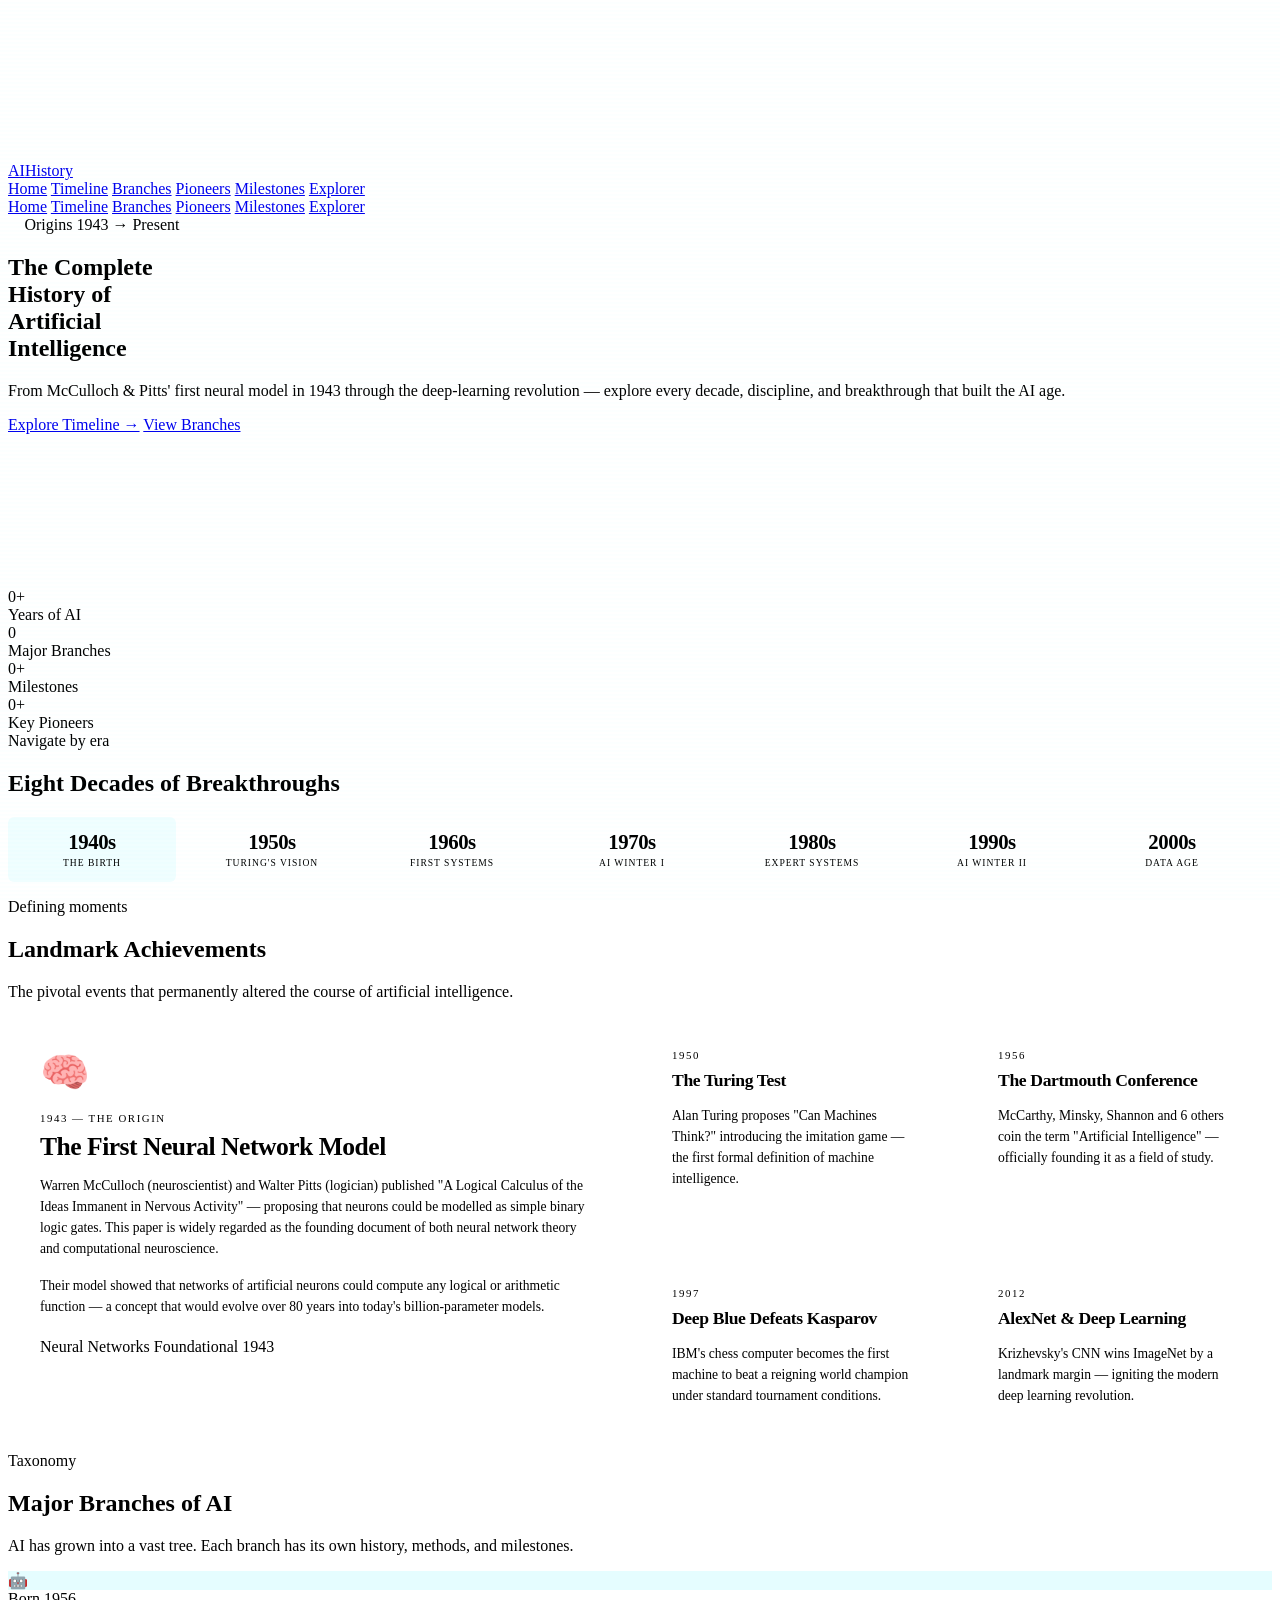
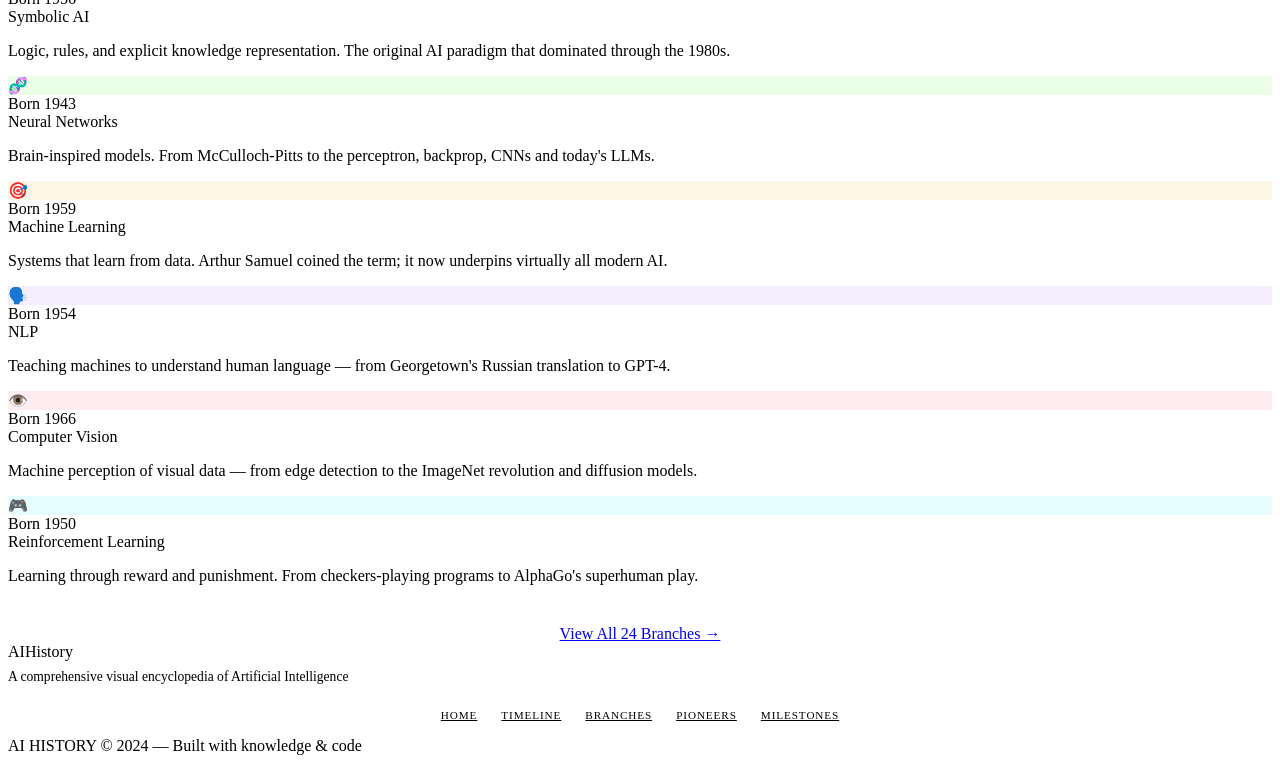
==== index.html @ 7bc935c5 "Add files via upload" ====
<!DOCTYPE html>
<html lang="en">
<head>
  <meta charset="UTF-8" />
  <meta name="viewport" content="width=device-width, initial-scale=1.0" />
  <title>AI History — From 1943 to the Future</title>
  <link rel="stylesheet" href="css/main.css" />
  <style>
    /* Page-specific additions */
    .decade-strip {
      display: flex; overflow-x: auto; gap: 0.75rem;
      padding-bottom: 1rem;
      scrollbar-width: thin;
      scrollbar-color: var(--rim) transparent;
    }
    .decade-pill {
      flex-shrink: 0;
      background: var(--panel);
      border: 1px solid var(--rim);
      border-radius: 6px;
      padding: 0.85rem 1.5rem;
      cursor: pointer;
      transition: all var(--transition);
      text-align: center;
      min-width: 120px;
    }
    .decade-pill:hover, .decade-pill.active {
      border-color: var(--cyan);
      background: rgba(0,229,255,0.06);
    }
    .decade-pill .dy {
      font-family: var(--font-display);
      font-size: 1.3rem;
      font-weight: 900;
      color: var(--cyan);
      letter-spacing: -0.02em;
    }
    .decade-pill .dc {
      font-family: var(--font-mono);
      font-size: 0.6rem;
      color: var(--muted);
      letter-spacing: 0.1em;
      text-transform: uppercase;
      margin-top: 0.2rem;
    }
    .highlight-grid {
      display: grid;
      grid-template-columns: 2fr 1fr 1fr;
      grid-template-rows: auto auto;
      gap: 1.25rem;
    }
    .highlight-card {
      background: var(--panel);
      border: 1px solid var(--rim);
      border-radius: var(--r-lg);
      padding: 2rem;
      position: relative;
      overflow: hidden;
      transition: all var(--transition);
    }
    .highlight-card:hover {
      transform: translateY(-3px);
      border-color: var(--cyan-dim);
    }
    .highlight-card.featured {
      grid-row: span 2;
      background: linear-gradient(135deg, var(--panel) 0%, var(--surface) 100%);
    }
    .highlight-card.featured::before {
      content: '';
      position: absolute; top: 0; left: 0; right: 0; height: 3px;
      background: linear-gradient(90deg, var(--cyan), var(--violet));
    }
    .h-year {
      font-family: var(--font-mono);
      font-size: 0.68rem;
      color: var(--amber);
      letter-spacing: 0.14em;
      text-transform: uppercase;
      margin-bottom: 0.6rem;
    }
    .h-title {
      font-family: var(--font-display);
      font-weight: 900;
      color: var(--white);
      margin-bottom: 0.6rem;
      letter-spacing: -0.02em;
    }
    .h-title.lg { font-size: 1.6rem; line-height: 1.1; }
    .h-title.md { font-size: 1.1rem; }
    .h-desc { font-size: 0.85rem; color: var(--muted); line-height: 1.55; }
    .h-icon {
      font-size: 2.5rem;
      margin-bottom: 1rem;
    }
    /* scan line effect on hero */
    .scan-overlay {
      position: absolute; inset: 0; pointer-events: none;
      background: linear-gradient(transparent 50%, rgba(0,229,255,0.01) 50%);
      background-size: 100% 4px;
      border-radius: var(--r-lg);
      animation: scanline 4s linear infinite;
    }
    @keyframes scanline {
      from { background-position: 0 0; }
      to   { background-position: 0 100%; }
    }
    .live-dot {
      display: inline-block;
      width: 6px; height: 6px;
      border-radius: 50%;
      background: var(--phosphor);
      margin-right: 0.4rem;
      animation: pulse 1.5s ease infinite;
    }
    @keyframes pulse {
      0%,100%{ opacity:1; transform: scale(1); }
      50%    { opacity:0.3; transform: scale(0.7); }
    }
    @media (max-width: 900px) {
      .highlight-grid { grid-template-columns: 1fr 1fr; }
      .highlight-card.featured { grid-row: auto; grid-column: span 2; }
    }
    @media (max-width: 600px) {
      .highlight-grid { grid-template-columns: 1fr; }
      .highlight-card.featured { grid-column: auto; }
    }
  </style>
</head>
<body>

<canvas id="starfield"></canvas>

<!-- NAV -->
<nav class="nav">
  <a class="nav-brand" href="index.html">AI<span>History</span></a>
  <div class="nav-links">
    <a href="index.html" class="active">Home</a>
    <a href="timeline.html">Timeline</a>
    <a href="branches.html">Branches</a>
    <a href="pioneers.html">Pioneers</a>
    <a href="milestones.html">Milestones</a>
    <a href="explorer.html">Explorer</a>
  </div>
  <div class="nav-hamburger" aria-label="Menu">
    <span></span><span></span><span></span>
  </div>
</nav>
<div class="nav-mobile">
  <a href="index.html">Home</a>
  <a href="timeline.html">Timeline</a>
  <a href="branches.html">Branches</a>
  <a href="pioneers.html">Pioneers</a>
  <a href="milestones.html">Milestones</a>
  <a href="explorer.html">Explorer</a>
</div>

<div class="page-wrap">

  <!-- HERO -->
  <section class="hero">
    <div class="container">
      <div class="hero-grid">
        <div class="hero-content">
          <div class="hero-eyebrow">
            <span class="live-dot"></span>
            Origins&nbsp;1943 → Present
          </div>
          <h1 class="hero-title">
            The Complete<br>
            History of<br>
            <span class="accent glow-cyan">Artificial</span><br>
            <span class="year">Intelligence</span>
          </h1>
          <p class="hero-desc">
            From McCulloch &amp; Pitts' first neural model in 1943 through the 
            deep-learning revolution — explore every decade, discipline, 
            and breakthrough that built the AI age.
          </p>
          <div class="hero-cta">
            <a class="btn btn-primary" href="timeline.html">Explore Timeline →</a>
            <a class="btn btn-outline" href="branches.html">View Branches</a>
          </div>
        </div>
        <div class="hero-visual">
          <div class="neural-canvas-wrap">
            <canvas id="neural-canvas"></canvas>
            <div class="scan-overlay"></div>
          </div>
        </div>
      </div>
    </div>
  </section>

  <!-- STAT BAR -->
  <div class="container">
    <div class="stat-bar animate-in">
      <div class="stat-item">
        <div class="stat-num" data-count="80" data-suffix="+">0+</div>
        <div class="stat-label">Years of AI</div>
      </div>
      <div class="stat-item">
        <div class="stat-num" data-count="24" data-suffix="">0</div>
        <div class="stat-label">Major Branches</div>
      </div>
      <div class="stat-item">
        <div class="stat-num" data-count="150" data-suffix="+">0+</div>
        <div class="stat-label">Milestones</div>
      </div>
      <div class="stat-item">
        <div class="stat-num" data-count="60" data-suffix="+">0+</div>
        <div class="stat-label">Key Pioneers</div>
      </div>
    </div>
  </div>

  <!-- DECADE QUICK-NAV -->
  <section class="section-sm">
    <div class="container">
      <div class="sec-head animate-in">
        <div class="sec-eyebrow">Navigate by era</div>
        <h2 class="sec-title">Eight Decades of <span class="accent">Breakthroughs</span></h2>
      </div>
      <div class="decade-strip">
        <div class="decade-pill active" onclick="location='timeline.html#1940s'">
          <div class="dy">1940s</div><div class="dc">The Birth</div>
        </div>
        <div class="decade-pill" onclick="location='timeline.html#1950s'">
          <div class="dy">1950s</div><div class="dc">Turing's Vision</div>
        </div>
        <div class="decade-pill" onclick="location='timeline.html#1960s'">
          <div class="dy">1960s</div><div class="dc">First Systems</div>
        </div>
        <div class="decade-pill" onclick="location='timeline.html#1970s'">
          <div class="dy">1970s</div><div class="dc">AI Winter I</div>
        </div>
        <div class="decade-pill" onclick="location='timeline.html#1980s'">
          <div class="dy">1980s</div><div class="dc">Expert Systems</div>
        </div>
        <div class="decade-pill" onclick="location='timeline.html#1990s'">
          <div class="dy">1990s</div><div class="dc">AI Winter II</div>
        </div>
        <div class="decade-pill" onclick="location='timeline.html#2000s'">
          <div class="dy">2000s</div><div class="dc">Data Age</div>
        </div>
        <div class="decade-pill" onclick="location='timeline.html#2010s'">
          <div class="dy">2010s</div><div class="dc">Deep Learning</div>
        </div>
        <div class="decade-pill" onclick="location='timeline.html#2020s'">
          <div class="dy">2020s</div><div class="dc">The LLM Era</div>
        </div>
      </div>
    </div>
  </section>

  <!-- HIGHLIGHTED MOMENTS -->
  <section class="section">
    <div class="container">
      <div class="sec-head animate-in">
        <div class="sec-eyebrow">Defining moments</div>
        <h2 class="sec-title">Landmark <span class="accent">Achievements</span></h2>
        <p class="sec-sub">The pivotal events that permanently altered the course of artificial intelligence.</p>
      </div>

      <div class="highlight-grid">
        <!-- Featured -->
        <div class="highlight-card featured animate-in">
          <div class="h-icon">🧠</div>
          <div class="h-year">1943 — The Origin</div>
          <div class="h-title lg">The First Neural Network Model</div>
          <p class="h-desc" style="margin-bottom:1rem;">
            Warren McCulloch (neuroscientist) and Walter Pitts (logician) published 
            "A Logical Calculus of the Ideas Immanent in Nervous Activity" — 
            proposing that neurons could be modelled as simple binary logic gates. 
            This paper is widely regarded as the founding document of both 
            neural network theory and computational neuroscience.
          </p>
          <p class="h-desc">
            Their model showed that networks of artificial neurons could compute 
            any logical or arithmetic function — a concept that would evolve over 
            80 years into today's billion-parameter models.
          </p>
          <div style="margin-top:1.25rem;">
            <span class="tag tag-cyan">Neural Networks</span>
            <span class="tag tag-violet">Foundational</span>
            <span class="tag tag-amber">1943</span>
          </div>
        </div>

        <div class="highlight-card animate-in" data-delay="2">
          <div class="h-year">1950</div>
          <div class="h-title md">The Turing Test</div>
          <p class="h-desc">Alan Turing proposes "Can Machines Think?" introducing the imitation game — the first formal definition of machine intelligence.</p>
        </div>

        <div class="highlight-card animate-in" data-delay="3">
          <div class="h-year">1956</div>
          <div class="h-title md">The Dartmouth Conference</div>
          <p class="h-desc">McCarthy, Minsky, Shannon and 6 others coin the term "Artificial Intelligence" — officially founding it as a field of study.</p>
        </div>

        <div class="highlight-card animate-in" data-delay="4">
          <div class="h-year">1997</div>
          <div class="h-title md">Deep Blue Defeats Kasparov</div>
          <p class="h-desc">IBM's chess computer becomes the first machine to beat a reigning world champion under standard tournament conditions.</p>
        </div>

        <div class="highlight-card animate-in" data-delay="5">
          <div class="h-year">2012</div>
          <div class="h-title md">AlexNet & Deep Learning</div>
          <p class="h-desc">Krizhevsky's CNN wins ImageNet by a landmark margin — igniting the modern deep learning revolution.</p>
        </div>
      </div>
    </div>
  </section>

  <!-- BRANCH PREVIEW -->
  <section class="section" style="background: var(--deep); position:relative;z-index:1;">
    <div class="container">
      <div class="sec-head animate-in">
        <div class="sec-eyebrow">Taxonomy</div>
        <h2 class="sec-title">Major <span class="accent">Branches</span> of AI</h2>
        <p class="sec-sub">AI has grown into a vast tree. Each branch has its own history, methods, and milestones.</p>
      </div>
      <div class="branch-grid">
        <div class="branch-card cyan-accent animate-in" data-delay="0" onclick="location='branches.html'">
          <div class="branch-icon" style="background:rgba(0,229,255,0.1);">🤖</div>
          <div class="branch-born">Born&nbsp;1956</div>
          <div class="branch-name">Symbolic AI</div>
          <p class="branch-desc">Logic, rules, and explicit knowledge representation. The original AI paradigm that dominated through the 1980s.</p>
        </div>
        <div class="branch-card green-accent animate-in" data-delay="1" onclick="location='branches.html'">
          <div class="branch-icon" style="background:rgba(57,255,20,0.1);">🧬</div>
          <div class="branch-born">Born&nbsp;1943</div>
          <div class="branch-name">Neural Networks</div>
          <p class="branch-desc">Brain-inspired models. From McCulloch-Pitts to the perceptron, backprop, CNNs and today's LLMs.</p>
        </div>
        <div class="branch-card amber-accent animate-in" data-delay="2" onclick="location='branches.html'">
          <div class="branch-icon" style="background:rgba(255,179,0,0.1);">🎯</div>
          <div class="branch-born">Born&nbsp;1959</div>
          <div class="branch-name">Machine Learning</div>
          <p class="branch-desc">Systems that learn from data. Arthur Samuel coined the term; it now underpins virtually all modern AI.</p>
        </div>
        <div class="branch-card violet-accent animate-in" data-delay="3" onclick="location='branches.html'">
          <div class="branch-icon" style="background:rgba(155,89,255,0.1);">🗣️</div>
          <div class="branch-born">Born&nbsp;1954</div>
          <div class="branch-name">NLP</div>
          <p class="branch-desc">Teaching machines to understand human language — from Georgetown's Russian translation to GPT-4.</p>
        </div>
        <div class="branch-card rose-accent animate-in" data-delay="4" onclick="location='branches.html'">
          <div class="branch-icon" style="background:rgba(255,75,110,0.1);">👁️</div>
          <div class="branch-born">Born&nbsp;1966</div>
          <div class="branch-name">Computer Vision</div>
          <p class="branch-desc">Machine perception of visual data — from edge detection to the ImageNet revolution and diffusion models.</p>
        </div>
        <div class="branch-card cyan-accent animate-in" data-delay="5" onclick="location='branches.html'">
          <div class="branch-icon" style="background:rgba(0,229,255,0.1);">🎮</div>
          <div class="branch-born">Born&nbsp;1950</div>
          <div class="branch-name">Reinforcement Learning</div>
          <p class="branch-desc">Learning through reward and punishment. From checkers-playing programs to AlphaGo's superhuman play.</p>
        </div>
      </div>
      <div style="text-align:center; margin-top:2.5rem;">
        <a class="btn btn-outline" href="branches.html">View All 24 Branches →</a>
      </div>
    </div>
  </section>

</div><!-- end page-wrap -->

<footer class="footer">
  <div class="footer-brand">AI<span>History</span></div>
  <p style="font-size:0.85rem;color:var(--muted);margin-top:0.5rem;">A comprehensive visual encyclopedia of Artificial Intelligence</p>
  <div style="display:flex;justify-content:center;gap:1.5rem;margin-top:1.5rem;">
    <a href="index.html" style="font-family:var(--font-mono);font-size:0.7rem;color:var(--muted);letter-spacing:0.08em;text-transform:uppercase;">Home</a>
    <a href="timeline.html" style="font-family:var(--font-mono);font-size:0.7rem;color:var(--muted);letter-spacing:0.08em;text-transform:uppercase;">Timeline</a>
    <a href="branches.html" style="font-family:var(--font-mono);font-size:0.7rem;color:var(--muted);letter-spacing:0.08em;text-transform:uppercase;">Branches</a>
    <a href="pioneers.html" style="font-family:var(--font-mono);font-size:0.7rem;color:var(--muted);letter-spacing:0.08em;text-transform:uppercase;">Pioneers</a>
    <a href="milestones.html" style="font-family:var(--font-mono);font-size:0.7rem;color:var(--muted);letter-spacing:0.08em;text-transform:uppercase;">Milestones</a>
  </div>
  <p class="footer-copy">AI HISTORY © 2024 — Built with knowledge &amp; code</p>
</footer>

<script src="js/main.js"></script>
</body>
</html>
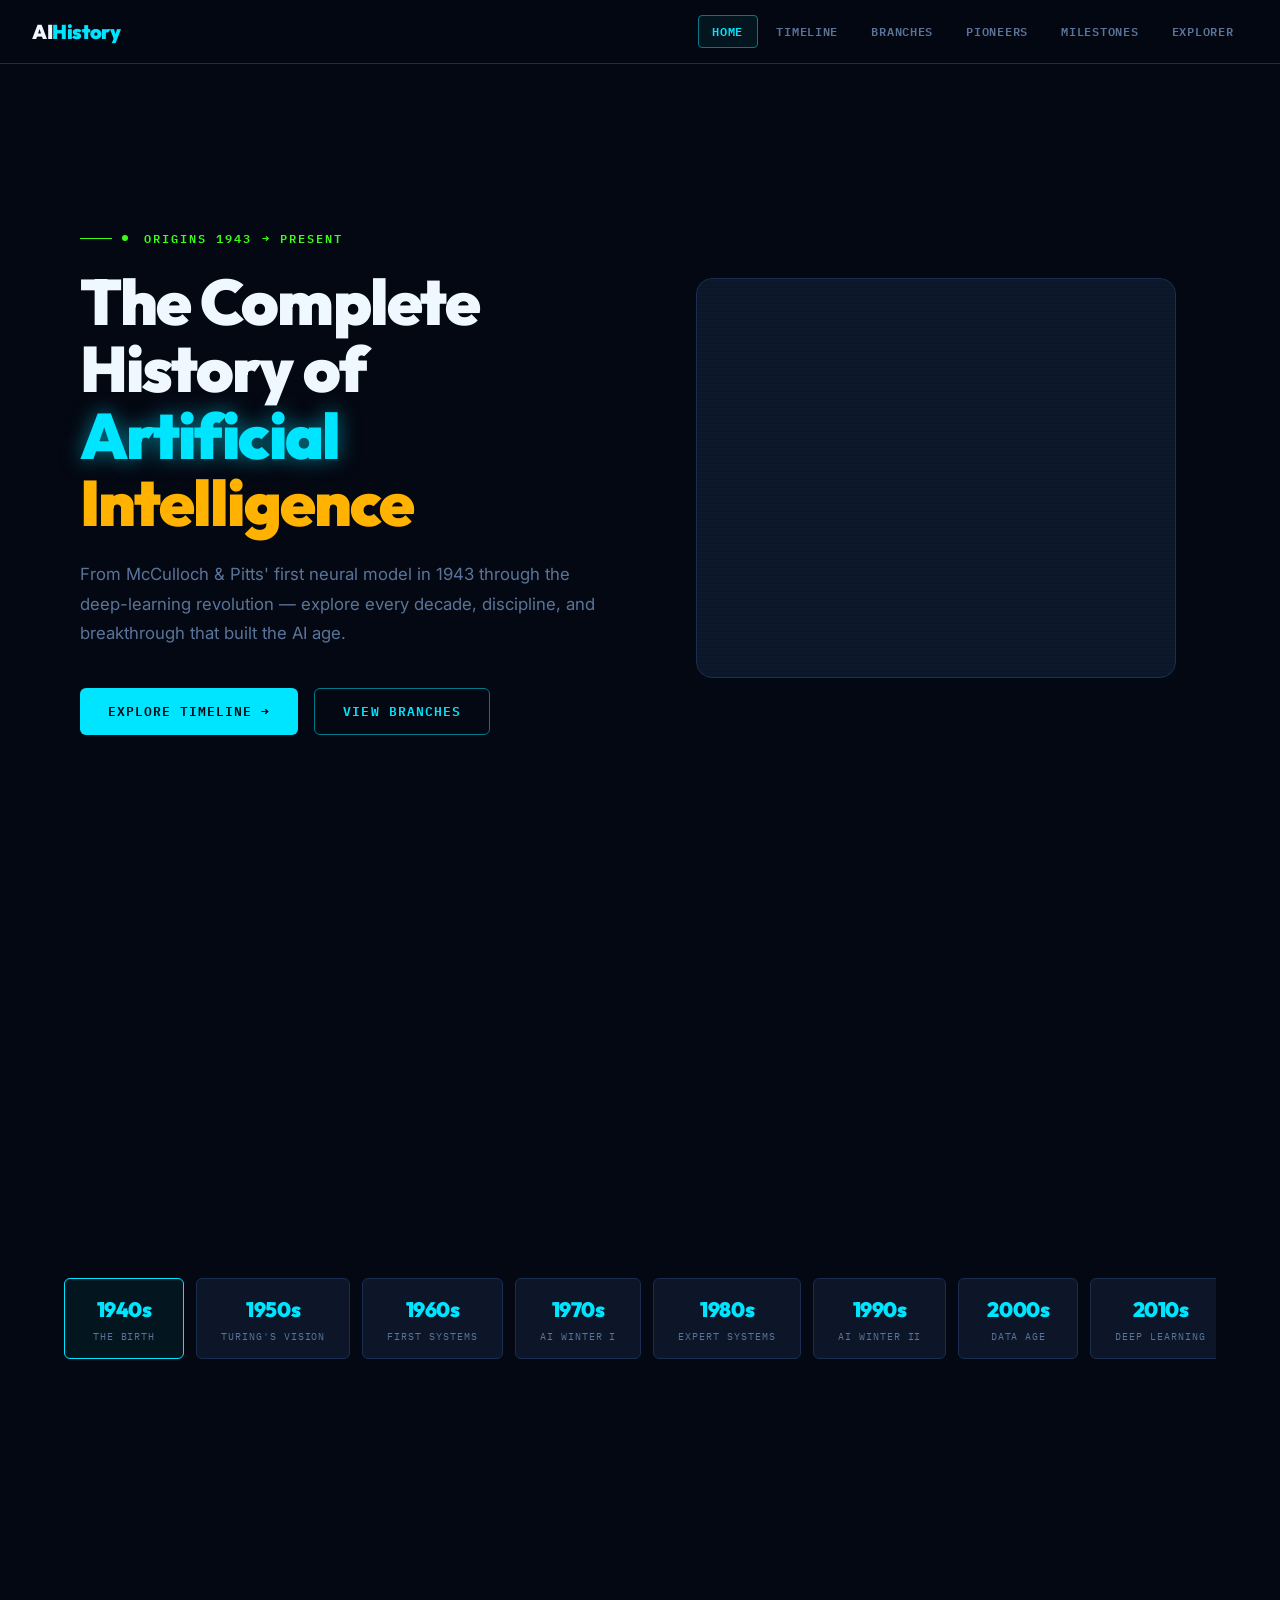
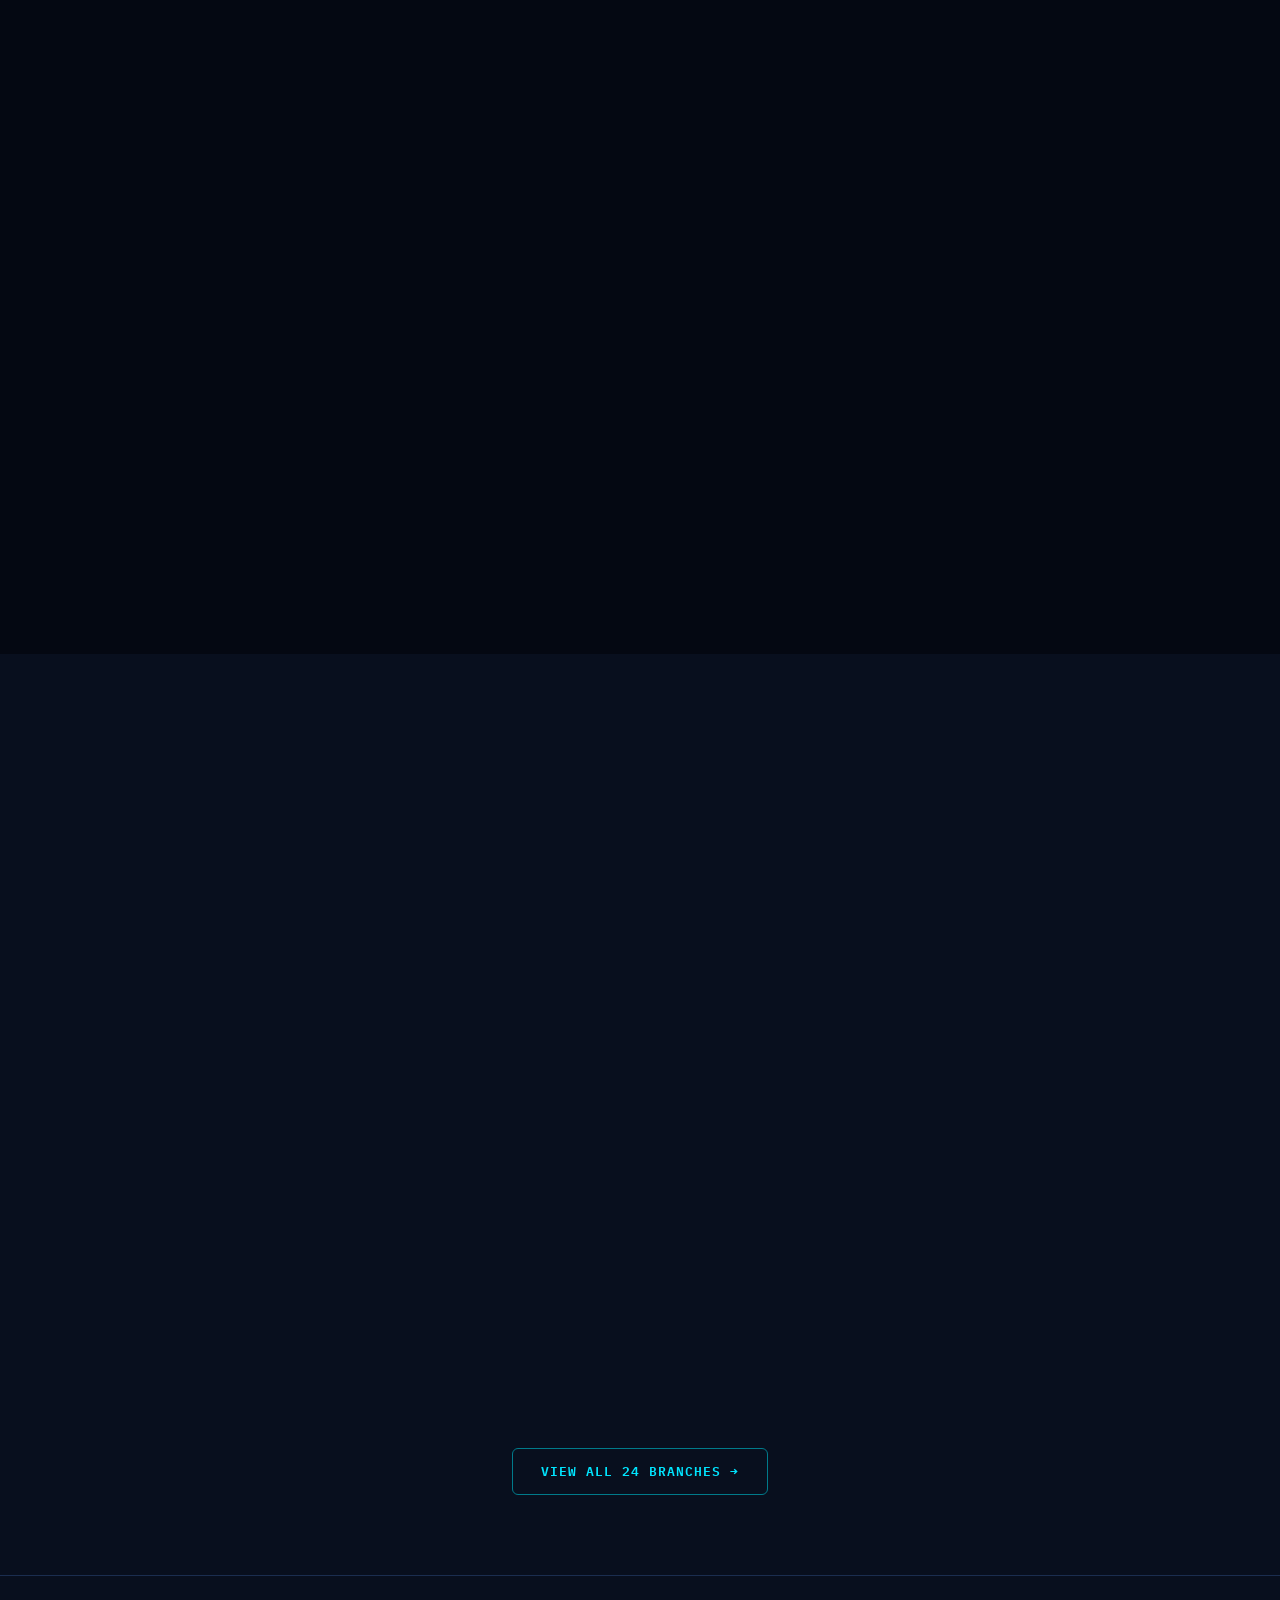
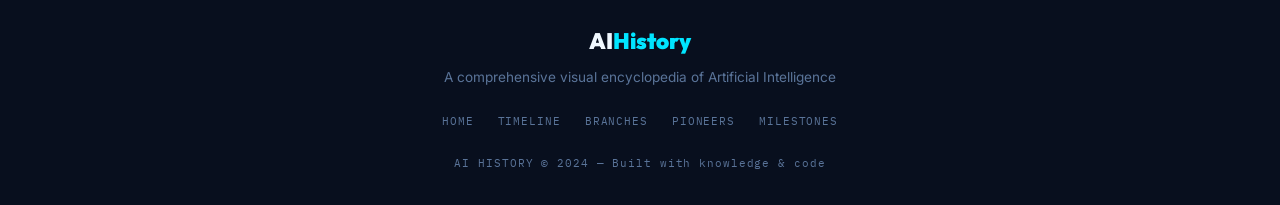
==== commit d430e335: "Update stylesheet link in index.html" ====
--- a/index.html
+++ b/index.html
@@ -4,7 +4,7 @@
   <meta charset="UTF-8" />
   <meta name="viewport" content="width=device-width, initial-scale=1.0" />
   <title>AI History — From 1943 to the Future</title>
-  <link rel="stylesheet" href="css/main.css" />
+  <link rel="stylesheet" href="main.css" />
   <style>
     /* Page-specific additions */
     .decade-strip {
--- a/main.css
+++ b/main.css
@@ -0,0 +1,642 @@
+/* ========================================
+   AI HISTORY — MAIN STYLESHEET
+   Design: Deep cosmos dark, electric cyan accent,
+   phosphor-green data highlights, IBM Plex Mono
+   for data/code, Outfit for display, Inter for body
+   ======================================== */
+
+@import url('https://fonts.googleapis.com/css2?family=Outfit:wght@300;400;600;700;900&family=IBM+Plex+Mono:wght@300;400;600&family=Inter:wght@300;400;500;600&display=swap');
+
+/* ---- TOKENS ---- */
+:root {
+  --cosmos:    #040812;
+  --deep:      #080f1e;
+  --panel:     #0c1628;
+  --surface:   #101d35;
+  --rim:       #1a2d4f;
+  --cyan:      #00e5ff;
+  --cyan-dim:  #007a8a;
+  --phosphor:  #39ff14;
+  --amber:     #ffb300;
+  --rose:      #ff4b6e;
+  --violet:    #9b59ff;
+  --text:      #c8d8f0;
+  --muted:     #5a7499;
+  --white:     #f0f8ff;
+  --font-display: 'Outfit', sans-serif;
+  --font-body:    'Inter', sans-serif;
+  --font-mono:    'IBM Plex Mono', monospace;
+  --r: 8px;
+  --r-lg: 16px;
+  --transition: 0.3s cubic-bezier(0.4,0,0.2,1);
+}
+
+/* ---- RESET ---- */
+*, *::before, *::after { box-sizing: border-box; margin: 0; padding: 0; }
+html { scroll-behavior: smooth; font-size: 16px; }
+body {
+  font-family: var(--font-body);
+  background: var(--cosmos);
+  color: var(--text);
+  line-height: 1.6;
+  overflow-x: hidden;
+}
+a { color: var(--cyan); text-decoration: none; transition: color var(--transition); }
+a:hover { color: var(--white); }
+img { max-width: 100%; display: block; }
+ul { list-style: none; }
+
+/* ---- STARFIELD CANVAS ---- */
+#starfield {
+  position: fixed; inset: 0;
+  pointer-events: none; z-index: 0;
+  opacity: 0.6;
+}
+
+/* ---- NAV ---- */
+.nav {
+  position: fixed; top: 0; left: 0; right: 0; z-index: 1000;
+  display: flex; align-items: center; justify-content: space-between;
+  padding: 0 2rem;
+  height: 64px;
+  background: rgba(4,8,18,0.85);
+  backdrop-filter: blur(16px);
+  border-bottom: 1px solid var(--rim);
+}
+.nav-brand {
+  font-family: var(--font-display);
+  font-weight: 900;
+  font-size: 1.25rem;
+  color: var(--white);
+  letter-spacing: -0.02em;
+}
+.nav-brand span { color: var(--cyan); }
+.nav-links { display: flex; gap: 0.25rem; }
+.nav-links a {
+  font-family: var(--font-mono);
+  font-size: 0.75rem;
+  font-weight: 600;
+  color: var(--muted);
+  padding: 0.4rem 0.85rem;
+  border-radius: 4px;
+  border: 1px solid transparent;
+  letter-spacing: 0.06em;
+  text-transform: uppercase;
+  transition: all var(--transition);
+}
+.nav-links a:hover, .nav-links a.active {
+  color: var(--cyan);
+  border-color: var(--cyan-dim);
+  background: rgba(0,229,255,0.06);
+}
+.nav-hamburger {
+  display: none; flex-direction: column; gap: 5px;
+  cursor: pointer; padding: 4px;
+}
+.nav-hamburger span {
+  width: 24px; height: 2px;
+  background: var(--text); border-radius: 2px;
+  transition: all var(--transition);
+}
+.nav-mobile {
+  display: none;
+  position: fixed; top: 64px; left: 0; right: 0;
+  background: rgba(4,8,18,0.97);
+  border-bottom: 1px solid var(--rim);
+  padding: 1rem 2rem;
+  z-index: 999;
+  flex-direction: column; gap: 0.5rem;
+}
+.nav-mobile.open { display: flex; }
+.nav-mobile a {
+  font-family: var(--font-mono);
+  font-size: 0.8rem;
+  color: var(--muted);
+  padding: 0.6rem 0;
+  border-bottom: 1px solid var(--rim);
+  letter-spacing: 0.06em; text-transform: uppercase;
+}
+.nav-mobile a:hover { color: var(--cyan); }
+
+/* ---- LAYOUT ---- */
+.page-wrap {
+  position: relative; z-index: 1;
+  padding-top: 64px;
+  min-height: 100vh;
+}
+.container {
+  max-width: 1200px;
+  margin: 0 auto;
+  padding: 0 1.5rem;
+}
+.section { padding: 5rem 0; }
+.section-sm { padding: 3rem 0; }
+
+/* ---- HERO ---- */
+.hero {
+  position: relative;
+  min-height: calc(100vh - 64px);
+  display: flex; align-items: center;
+  overflow: hidden;
+}
+.hero-grid {
+  display: grid; grid-template-columns: 1fr 1fr;
+  gap: 4rem; align-items: center;
+}
+.hero-eyebrow {
+  font-family: var(--font-mono);
+  font-size: 0.72rem;
+  font-weight: 600;
+  color: var(--phosphor);
+  letter-spacing: 0.18em;
+  text-transform: uppercase;
+  margin-bottom: 1.25rem;
+  display: flex; align-items: center; gap: 0.6rem;
+}
+.hero-eyebrow::before {
+  content: '';
+  width: 32px; height: 1px;
+  background: var(--phosphor);
+}
+.hero-title {
+  font-family: var(--font-display);
+  font-weight: 900;
+  font-size: clamp(2.4rem, 5vw, 4.2rem);
+  line-height: 1.05;
+  letter-spacing: -0.03em;
+  color: var(--white);
+  margin-bottom: 1.5rem;
+}
+.hero-title .accent { color: var(--cyan); }
+.hero-title .year { color: var(--amber); }
+.hero-desc {
+  font-size: 1.05rem;
+  color: var(--muted);
+  line-height: 1.75;
+  margin-bottom: 2.5rem;
+  max-width: 48ch;
+}
+.hero-cta { display: flex; gap: 1rem; flex-wrap: wrap; }
+.btn {
+  display: inline-flex; align-items: center; gap: 0.5rem;
+  padding: 0.75rem 1.75rem;
+  border-radius: 6px;
+  font-family: var(--font-mono);
+  font-size: 0.8rem;
+  font-weight: 600;
+  letter-spacing: 0.08em;
+  text-transform: uppercase;
+  cursor: pointer;
+  border: none;
+  transition: all var(--transition);
+}
+.btn-primary {
+  background: var(--cyan);
+  color: var(--cosmos);
+}
+.btn-primary:hover {
+  background: var(--white);
+  color: var(--cosmos);
+  transform: translateY(-2px);
+  box-shadow: 0 8px 32px rgba(0,229,255,0.3);
+}
+.btn-outline {
+  background: transparent;
+  color: var(--cyan);
+  border: 1px solid var(--cyan-dim);
+}
+.btn-outline:hover {
+  background: rgba(0,229,255,0.08);
+  border-color: var(--cyan);
+  transform: translateY(-2px);
+}
+
+/* ---- HERO VISUAL ---- */
+.hero-visual {
+  position: relative;
+  display: flex; justify-content: center; align-items: center;
+}
+.neural-canvas-wrap {
+  position: relative; width: 100%; max-width: 480px;
+}
+#neural-canvas {
+  width: 100%; height: 400px;
+  border-radius: var(--r-lg);
+  border: 1px solid var(--rim);
+  background: var(--panel);
+}
+
+/* ---- STAT BAR ---- */
+.stat-bar {
+  display: grid; grid-template-columns: repeat(4, 1fr);
+  gap: 1px;
+  background: var(--rim);
+  border: 1px solid var(--rim);
+  border-radius: var(--r);
+  overflow: hidden;
+  margin: 3rem 0;
+}
+.stat-item {
+  background: var(--panel);
+  padding: 1.5rem;
+  text-align: center;
+  transition: background var(--transition);
+}
+.stat-item:hover { background: var(--surface); }
+.stat-num {
+  font-family: var(--font-display);
+  font-size: 2.2rem;
+  font-weight: 900;
+  color: var(--cyan);
+  letter-spacing: -0.03em;
+  line-height: 1;
+  margin-bottom: 0.3rem;
+}
+.stat-label {
+  font-family: var(--font-mono);
+  font-size: 0.68rem;
+  color: var(--muted);
+  letter-spacing: 0.1em;
+  text-transform: uppercase;
+}
+
+/* ---- SECTION HEADERS ---- */
+.sec-head { margin-bottom: 3rem; }
+.sec-eyebrow {
+  font-family: var(--font-mono);
+  font-size: 0.68rem;
+  font-weight: 600;
+  color: var(--phosphor);
+  letter-spacing: 0.2em;
+  text-transform: uppercase;
+  margin-bottom: 0.75rem;
+  display: flex; align-items: center; gap: 0.5rem;
+}
+.sec-eyebrow::before {
+  content: '';
+  width: 20px; height: 1px;
+  background: var(--phosphor);
+}
+.sec-title {
+  font-family: var(--font-display);
+  font-weight: 900;
+  font-size: clamp(1.8rem, 3.5vw, 2.8rem);
+  letter-spacing: -0.03em;
+  color: var(--white);
+  line-height: 1.1;
+}
+.sec-title .accent { color: var(--cyan); }
+.sec-sub {
+  margin-top: 0.75rem;
+  font-size: 1rem;
+  color: var(--muted);
+  max-width: 60ch;
+}
+
+/* ---- CARDS ---- */
+.card {
+  background: var(--panel);
+  border: 1px solid var(--rim);
+  border-radius: var(--r-lg);
+  padding: 1.75rem;
+  transition: all var(--transition);
+  position: relative;
+  overflow: hidden;
+}
+.card::before {
+  content: '';
+  position: absolute; top: 0; left: 0; right: 0;
+  height: 2px;
+  background: linear-gradient(90deg, transparent, var(--cyan), transparent);
+  opacity: 0;
+  transition: opacity var(--transition);
+}
+.card:hover {
+  border-color: var(--cyan-dim);
+  background: var(--surface);
+  transform: translateY(-4px);
+  box-shadow: 0 16px 40px rgba(0,0,0,0.4);
+}
+.card:hover::before { opacity: 1; }
+
+/* ---- TIMELINE ---- */
+.timeline { position: relative; padding-left: 2.5rem; }
+.timeline::before {
+  content: '';
+  position: absolute; left: 0.75rem; top: 0; bottom: 0;
+  width: 1px;
+  background: linear-gradient(to bottom, var(--cyan), var(--violet), var(--rose));
+}
+.timeline-item {
+  position: relative;
+  margin-bottom: 2.5rem;
+  animation: fadeSlideIn 0.5s ease forwards;
+  opacity: 0;
+}
+.timeline-item:last-child { margin-bottom: 0; }
+.timeline-dot {
+  position: absolute; left: -2.25rem;
+  top: 0.4rem;
+  width: 14px; height: 14px;
+  border-radius: 50%;
+  background: var(--cyan);
+  border: 2px solid var(--cosmos);
+  box-shadow: 0 0 12px var(--cyan);
+  transition: all var(--transition);
+}
+.timeline-item:hover .timeline-dot {
+  transform: scale(1.4);
+  box-shadow: 0 0 20px var(--cyan);
+}
+.timeline-year {
+  font-family: var(--font-mono);
+  font-size: 0.72rem;
+  font-weight: 600;
+  color: var(--amber);
+  letter-spacing: 0.12em;
+  margin-bottom: 0.4rem;
+}
+.timeline-title {
+  font-family: var(--font-display);
+  font-weight: 700;
+  font-size: 1.05rem;
+  color: var(--white);
+  margin-bottom: 0.4rem;
+}
+.timeline-desc {
+  font-size: 0.9rem;
+  color: var(--muted);
+  line-height: 1.6;
+}
+.timeline-tags { display: flex; flex-wrap: wrap; gap: 0.4rem; margin-top: 0.75rem; }
+.tag {
+  font-family: var(--font-mono);
+  font-size: 0.62rem;
+  font-weight: 600;
+  letter-spacing: 0.08em;
+  text-transform: uppercase;
+  padding: 0.2rem 0.6rem;
+  border-radius: 3px;
+  border: 1px solid;
+}
+.tag-cyan   { color: var(--cyan);     border-color: var(--cyan-dim);  background: rgba(0,229,255,0.06); }
+.tag-green  { color: var(--phosphor); border-color: rgba(57,255,20,0.3); background: rgba(57,255,20,0.05); }
+.tag-amber  { color: var(--amber);    border-color: rgba(255,179,0,0.3);  background: rgba(255,179,0,0.05); }
+.tag-violet { color: var(--violet);   border-color: rgba(155,89,255,0.3); background: rgba(155,89,255,0.06); }
+.tag-rose   { color: var(--rose);     border-color: rgba(255,75,110,0.3); background: rgba(255,75,110,0.05); }
+
+/* ---- FILTERS / SEARCH ---- */
+.filter-bar {
+  display: flex; flex-wrap: wrap; gap: 0.75rem;
+  align-items: center; margin-bottom: 2.5rem;
+}
+.search-input {
+  flex: 1; min-width: 220px;
+  background: var(--panel);
+  border: 1px solid var(--rim);
+  border-radius: 6px;
+  padding: 0.65rem 1rem;
+  color: var(--text);
+  font-family: var(--font-mono);
+  font-size: 0.82rem;
+  outline: none;
+  transition: border-color var(--transition);
+}
+.search-input::placeholder { color: var(--muted); }
+.search-input:focus { border-color: var(--cyan); }
+.filter-chips { display: flex; flex-wrap: wrap; gap: 0.5rem; }
+.chip {
+  font-family: var(--font-mono);
+  font-size: 0.68rem;
+  font-weight: 600;
+  letter-spacing: 0.08em;
+  text-transform: uppercase;
+  padding: 0.4rem 0.9rem;
+  border-radius: 4px;
+  border: 1px solid var(--rim);
+  color: var(--muted);
+  background: var(--panel);
+  cursor: pointer;
+  transition: all var(--transition);
+}
+.chip:hover, .chip.active {
+  border-color: var(--cyan);
+  color: var(--cyan);
+  background: rgba(0,229,255,0.07);
+}
+
+/* ---- BRANCH TREE ---- */
+.branch-grid {
+  display: grid;
+  grid-template-columns: repeat(auto-fill, minmax(280px, 1fr));
+  gap: 1.25rem;
+}
+.branch-card {
+  background: var(--panel);
+  border: 1px solid var(--rim);
+  border-radius: var(--r-lg);
+  padding: 1.5rem;
+  transition: all var(--transition);
+  cursor: pointer;
+  position: relative;
+  overflow: hidden;
+}
+.branch-card::after {
+  content: '';
+  position: absolute; bottom: 0; left: 0; right: 0;
+  height: 3px;
+  opacity: 0;
+  transition: opacity var(--transition);
+}
+.branch-card.cyan-accent::after  { background: var(--cyan);     opacity: 1; }
+.branch-card.green-accent::after { background: var(--phosphor); opacity: 1; }
+.branch-card.amber-accent::after { background: var(--amber);    opacity: 1; }
+.branch-card.violet-accent::after{ background: var(--violet);   opacity: 1; }
+.branch-card.rose-accent::after  { background: var(--rose);     opacity: 1; }
+.branch-card:hover {
+  transform: translateY(-4px);
+  border-color: var(--cyan-dim);
+  box-shadow: 0 12px 36px rgba(0,0,0,0.4);
+}
+.branch-icon {
+  width: 44px; height: 44px;
+  border-radius: 10px;
+  display: flex; align-items: center; justify-content: center;
+  font-size: 1.4rem;
+  margin-bottom: 1rem;
+}
+.branch-born {
+  font-family: var(--font-mono);
+  font-size: 0.65rem;
+  color: var(--muted);
+  letter-spacing: 0.12em;
+  text-transform: uppercase;
+  margin-bottom: 0.4rem;
+}
+.branch-name {
+  font-family: var(--font-display);
+  font-size: 1.1rem;
+  font-weight: 700;
+  color: var(--white);
+  margin-bottom: 0.5rem;
+}
+.branch-desc {
+  font-size: 0.85rem;
+  color: var(--muted);
+  line-height: 1.55;
+}
+
+/* ---- PEOPLE GRID ---- */
+.people-grid {
+  display: grid;
+  grid-template-columns: repeat(auto-fill, minmax(220px, 1fr));
+  gap: 1.25rem;
+}
+.person-card {
+  background: var(--panel);
+  border: 1px solid var(--rim);
+  border-radius: var(--r-lg);
+  padding: 1.5rem;
+  text-align: center;
+  transition: all var(--transition);
+}
+.person-card:hover {
+  transform: translateY(-4px);
+  border-color: var(--violet);
+  box-shadow: 0 12px 36px rgba(155,89,255,0.15);
+}
+.person-avatar {
+  width: 64px; height: 64px;
+  border-radius: 50%;
+  background: linear-gradient(135deg, var(--violet), var(--cyan));
+  display: flex; align-items: center; justify-content: center;
+  font-size: 1.6rem;
+  margin: 0 auto 1rem;
+  border: 2px solid var(--rim);
+}
+.person-name {
+  font-family: var(--font-display);
+  font-weight: 700;
+  font-size: 1rem;
+  color: var(--white);
+  margin-bottom: 0.25rem;
+}
+.person-role {
+  font-family: var(--font-mono);
+  font-size: 0.65rem;
+  color: var(--violet);
+  letter-spacing: 0.1em;
+  text-transform: uppercase;
+  margin-bottom: 0.6rem;
+}
+.person-years {
+  font-family: var(--font-mono);
+  font-size: 0.68rem;
+  color: var(--muted);
+}
+
+/* ---- MILESTONES TABLE ---- */
+.milestone-table {
+  width: 100%;
+  border-collapse: collapse;
+  font-size: 0.88rem;
+}
+.milestone-table thead th {
+  font-family: var(--font-mono);
+  font-size: 0.65rem;
+  letter-spacing: 0.14em;
+  text-transform: uppercase;
+  color: var(--muted);
+  padding: 0.75rem 1rem;
+  text-align: left;
+  border-bottom: 1px solid var(--rim);
+}
+.milestone-table tbody tr {
+  border-bottom: 1px solid rgba(26,45,79,0.5);
+  transition: background var(--transition);
+}
+.milestone-table tbody tr:hover { background: var(--surface); }
+.milestone-table td {
+  padding: 0.85rem 1rem;
+  color: var(--text);
+  vertical-align: top;
+}
+.milestone-table td:first-child {
+  font-family: var(--font-mono);
+  font-weight: 600;
+  color: var(--amber);
+  white-space: nowrap;
+}
+
+/* ---- FOOTER ---- */
+.footer {
+  position: relative; z-index: 1;
+  border-top: 1px solid var(--rim);
+  background: var(--deep);
+  padding: 3rem 0 2rem;
+  text-align: center;
+}
+.footer-brand {
+  font-family: var(--font-display);
+  font-size: 1.4rem;
+  font-weight: 900;
+  color: var(--white);
+  margin-bottom: 0.5rem;
+}
+.footer-brand span { color: var(--cyan); }
+.footer-copy {
+  font-family: var(--font-mono);
+  font-size: 0.7rem;
+  color: var(--muted);
+  letter-spacing: 0.08em;
+  margin-top: 1.5rem;
+}
+
+/* ---- ANIMATIONS ---- */
+@keyframes fadeSlideIn {
+  from { opacity: 0; transform: translateY(20px); }
+  to   { opacity: 1; transform: translateY(0); }
+}
+@keyframes pulse {
+  0%, 100% { opacity: 1; }
+  50%       { opacity: 0.4; }
+}
+@keyframes scanline {
+  0%   { top: -10%; }
+  100% { top: 110%; }
+}
+.animate-in {
+  opacity: 0;
+  transform: translateY(28px);
+  transition: opacity 0.6s ease, transform 0.6s ease;
+}
+.animate-in.visible {
+  opacity: 1;
+  transform: none;
+}
+
+/* ---- GLOW EFFECTS ---- */
+.glow-cyan  { text-shadow: 0 0 20px rgba(0,229,255,0.5); }
+.glow-green { text-shadow: 0 0 20px rgba(57,255,20,0.5); }
+.glow-amber { text-shadow: 0 0 20px rgba(255,179,0,0.4); }
+
+/* ---- SCROLLBAR ---- */
+::-webkit-scrollbar { width: 6px; }
+::-webkit-scrollbar-track { background: var(--cosmos); }
+::-webkit-scrollbar-thumb { background: var(--rim); border-radius: 3px; }
+::-webkit-scrollbar-thumb:hover { background: var(--cyan-dim); }
+
+/* ---- RESPONSIVE ---- */
+@media (max-width: 900px) {
+  .hero-grid { grid-template-columns: 1fr; gap: 2.5rem; }
+  .hero-visual { display: none; }
+  .stat-bar { grid-template-columns: repeat(2, 1fr); }
+  .nav-links { display: none; }
+  .nav-hamburger { display: flex; }
+}
+@media (max-width: 600px) {
+  .stat-bar { grid-template-columns: 1fr 1fr; }
+  .section { padding: 3rem 0; }
+  .container { padding: 0 1rem; }
+  .hero { min-height: auto; padding: 3rem 0; }
+}
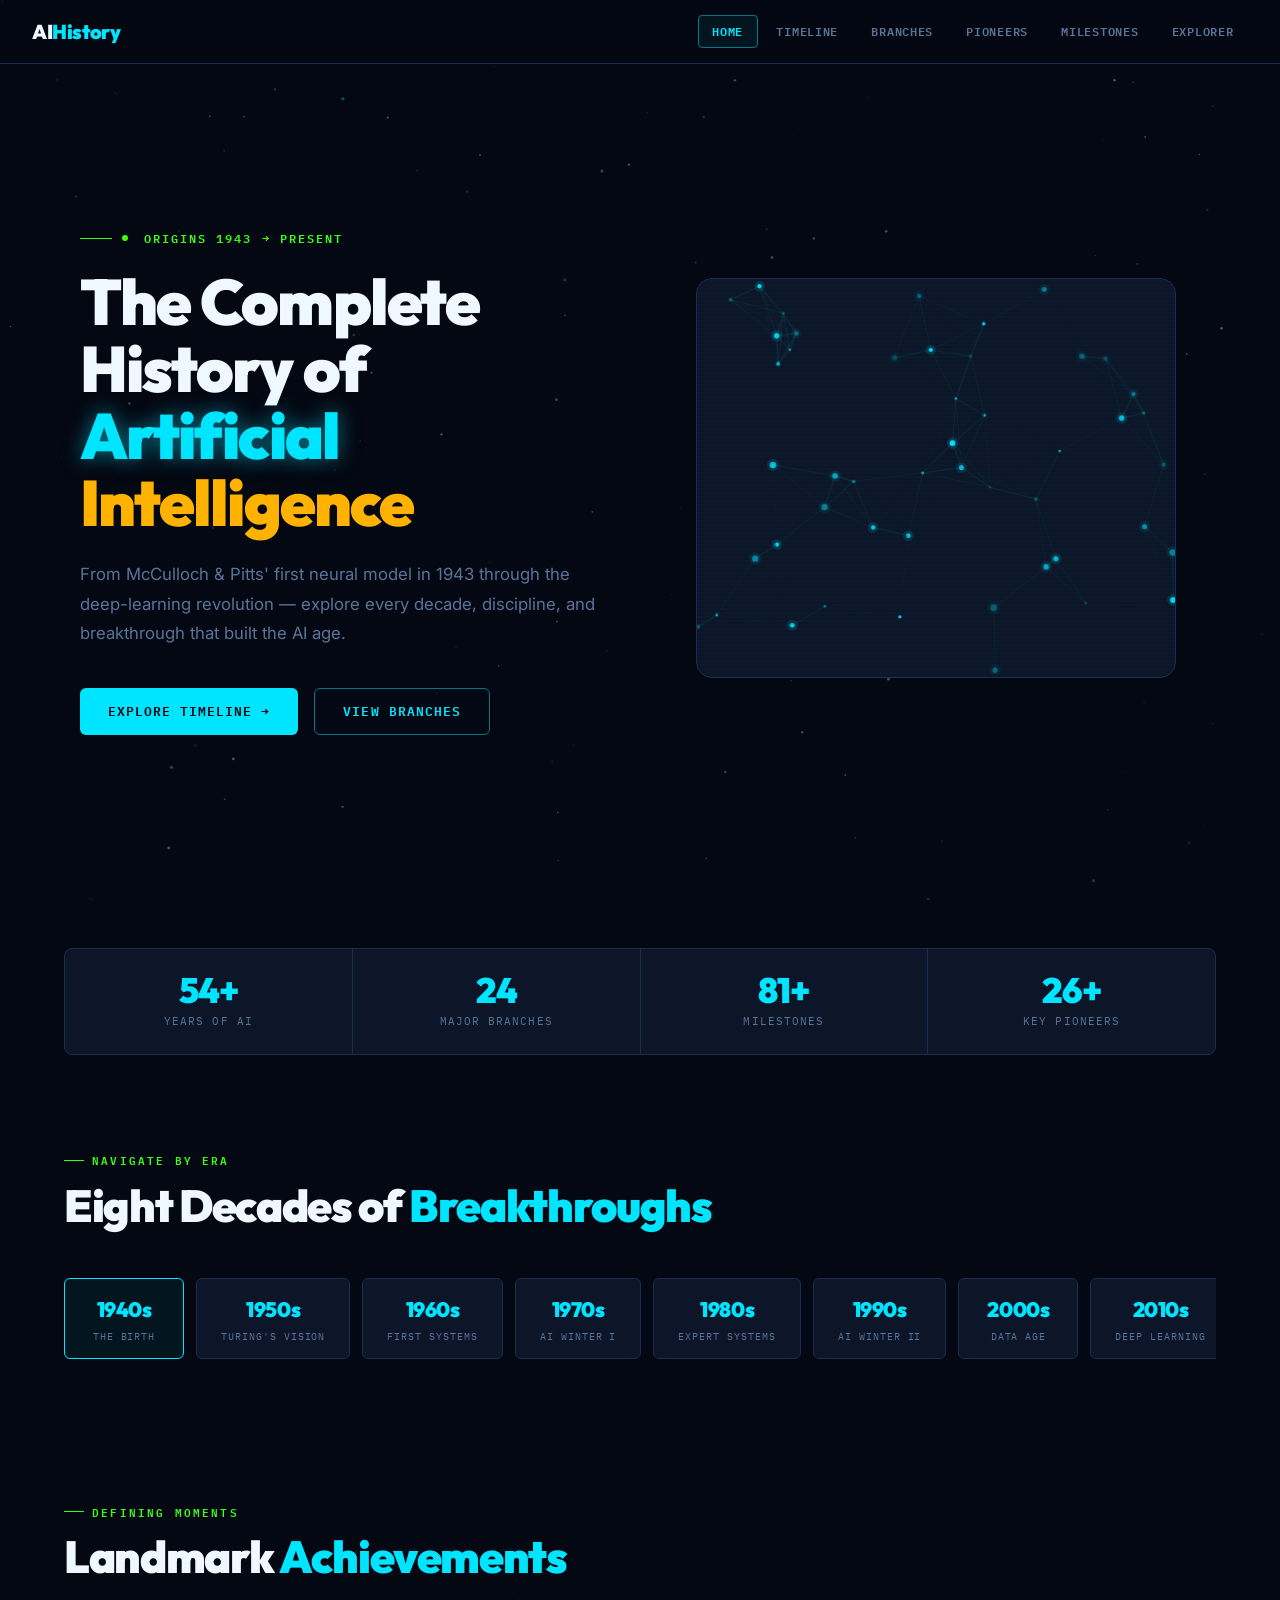
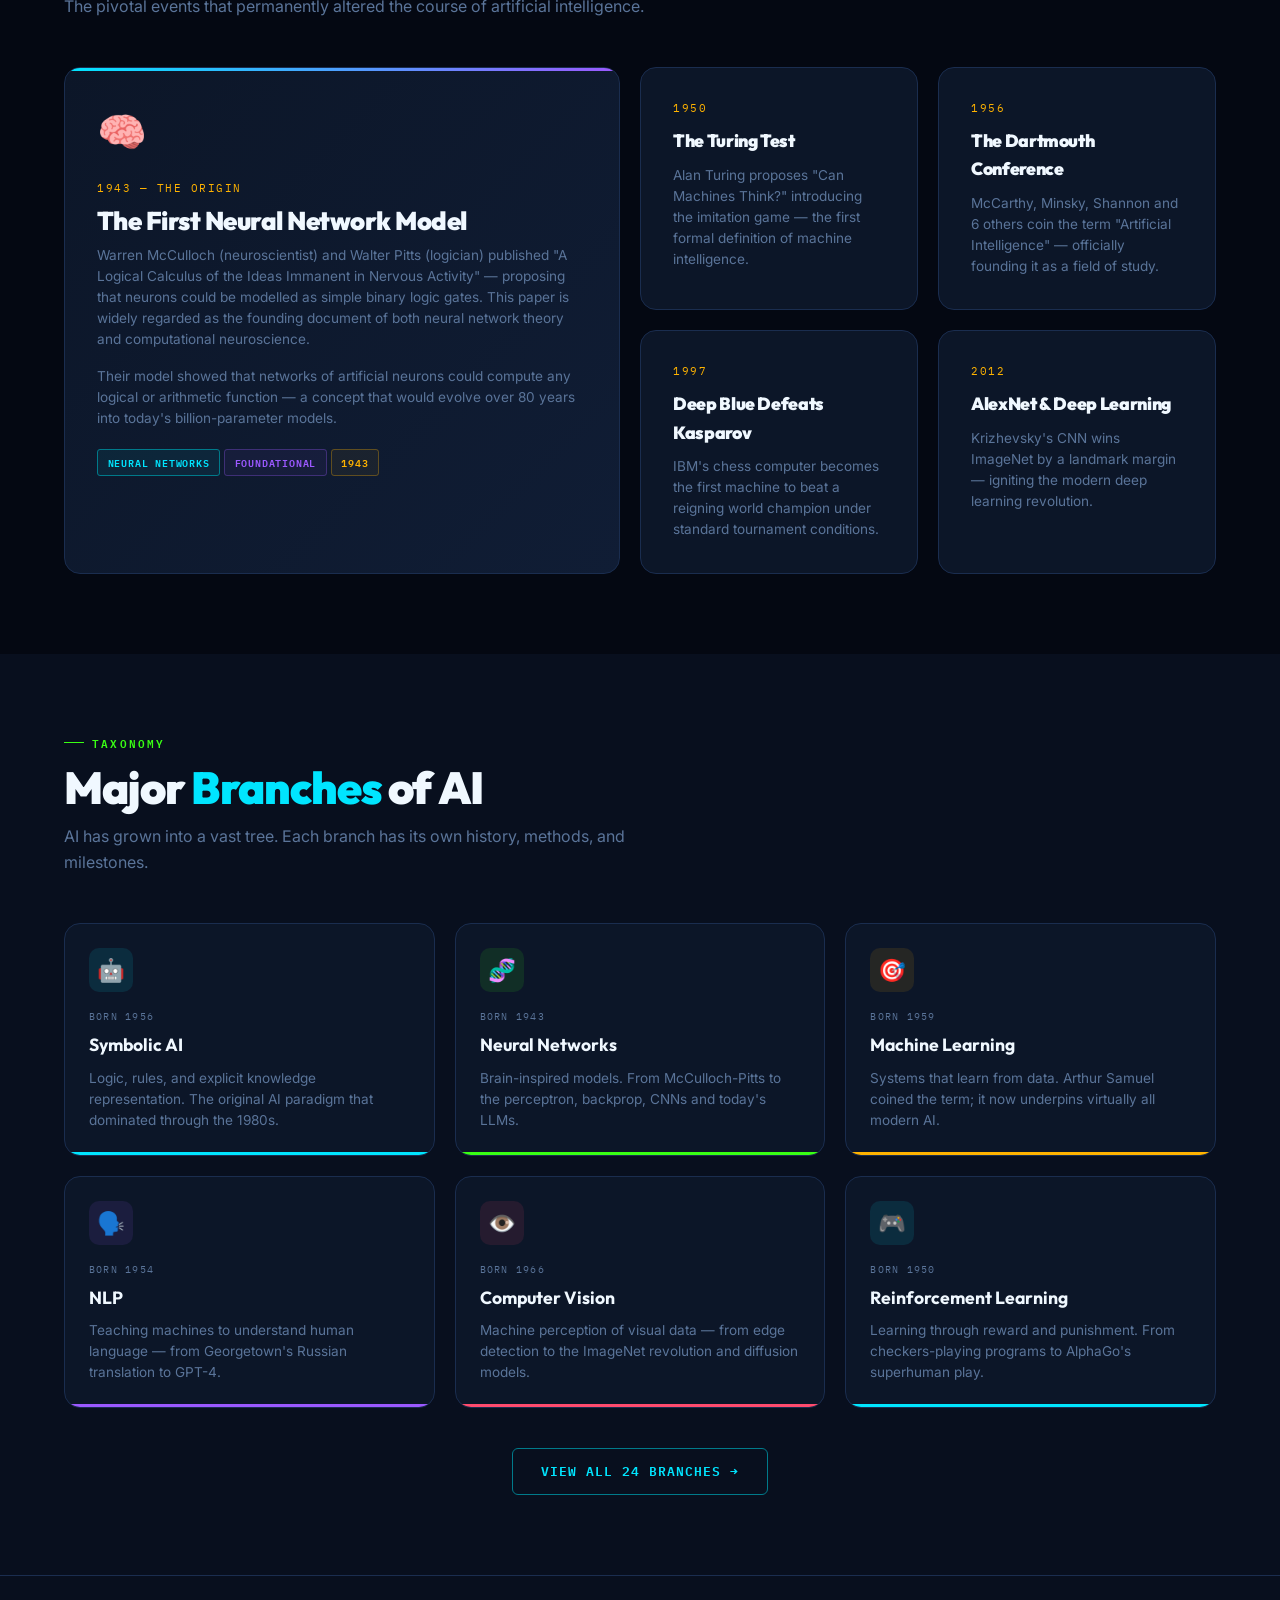
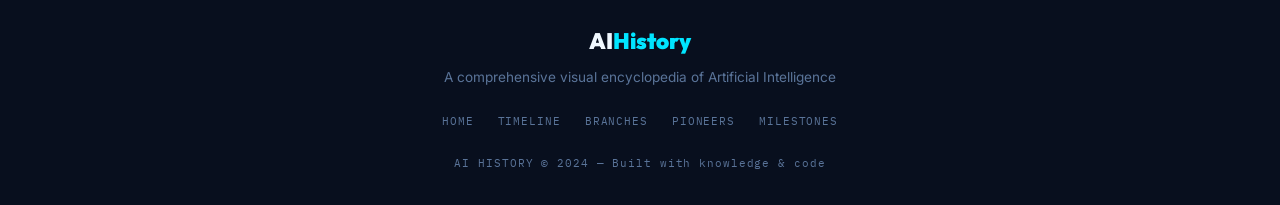
==== commit 84373802: "Fix script source path in index.html" ====
--- a/index.html
+++ b/index.html
@@ -381,6 +381,6 @@
   <p class="footer-copy">AI HISTORY © 2024 — Built with knowledge &amp; code</p>
 </footer>
 
-<script src="js/main.js"></script>
+<script src="main.js"></script>
 </body>
 </html>
